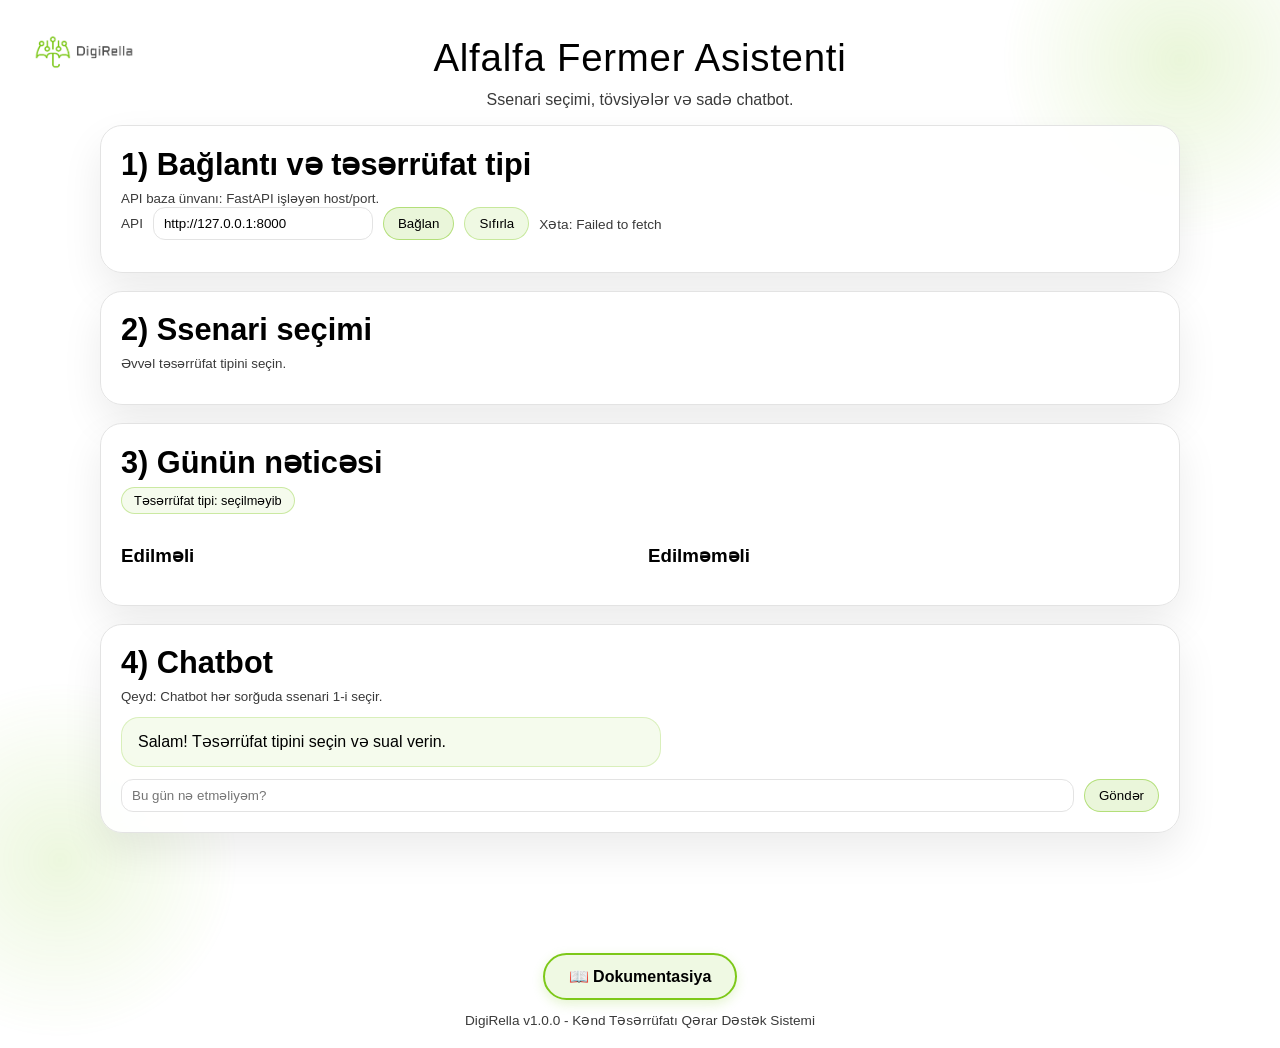
==== frontend/index.html @ 27ff10d5 "Initial commit - DigiRella v1.0.0" ====
<!doctype html>
<!--===========================================================================================================================
  DigiRella - Agricultural Decision Support System
  Interactive web interface for farm recommendations and scenario analysis
===========================================================================================================================-->
<html lang="az">
  <head>
    <meta charset="utf-8" />
    <meta name="viewport" content="width=device-width, initial-scale=1" />
    <title>Digirella - Fermer Asistenti</title>

    <!--------------------------------------------------------------------------------------------------------------------------
      External Stylesheets
    --------------------------------------------------------------------------------------------------------------------------->
    <link rel="stylesheet" href="styles.css" />
  </head>

  <body>
    <!--------------------------------------------------------------------------------------------------------------------------
      Header Section
    --------------------------------------------------------------------------------------------------------------------------->
    <header>
      <div class="brand">
        <img src="logo.png" alt="Digirella logo" />
      </div>
      <h1>Alfalfa Fermer Asistenti</h1>
      <p>Ssenari seçimi, tövsiyələr və sadə chatbot.</p>
    </header>

    <!--------------------------------------------------------------------------------------------------------------------------
      Main Content Area
    --------------------------------------------------------------------------------------------------------------------------->
    <main class="wrap">

      <!--------------------------------------------------------------------------------------------------------------------------
        Panel 1: API Connection and Farm Type Selection
      --------------------------------------------------------------------------------------------------------------------------->
      <section class="panel">
        <h2>1) Bağlantı və təsərrüfat tipi</h2>
        <small>API baza ünvanı: FastAPI işləyən host/port.</small>
        <div class="toolbar">
          <label for="apiBase">API</label>
          <input id="apiBase" type="text" value="http://127.0.0.1:8000" />
          <button id="connectBtn">Bağlan</button>
          <button id="resetBtn" class="secondary">Sıfırla</button>
          <span class="status" id="statusText">Gözləmə rejimi.</span>
        </div>
        <div class="list" id="farmTypes"></div>
      </section>

      <!--------------------------------------------------------------------------------------------------------------------------
        Panel 2: Scenario Selection
      --------------------------------------------------------------------------------------------------------------------------->
      <section class="panel">
        <h2>2) Ssenari seçimi</h2>
        <small id="scenarioHint">Əvvəl təsərrüfat tipini seçin.</small>
        <div class="list" id="scenarioList"></div>
      </section>

      <!--------------------------------------------------------------------------------------------------------------------------
        Panel 3: Recommendations Display
      --------------------------------------------------------------------------------------------------------------------------->
      <section class="panel">
        <h2>3) Günün nəticəsi</h2>
        <div class="pill" id="selectionPill">Təsərrüfat tipi: seçilməyib</div>
        <div class="columns">
          <div>
            <h3>Edilməli</h3>
            <div id="doList"></div>
          </div>
          <div>
            <h3>Edilməməli</h3>
            <div id="dontList"></div>
          </div>
        </div>
      </section>

      <!--------------------------------------------------------------------------------------------------------------------------
        Panel 4: Chatbot Interface
      --------------------------------------------------------------------------------------------------------------------------->
      <section class="panel">
        <h2>4) Chatbot</h2>
        <small>Qeyd: Chatbot hər sorğuda ssenari 1-i seçir.</small>
        <div class="chat" id="chatArea"></div>
        <div class="chat-input">
          <input id="chatInput" type="text" placeholder="Bu gün nə etməliyəm?" />
          <button id="chatSend">Göndər</button>
        </div>
      </section>

    </main>

    <!--------------------------------------------------------------------------------------------------------------------------
      Footer with Documentation Button
    --------------------------------------------------------------------------------------------------------------------------->
    <footer class="footer">
      <button id="docsBtn" class="docs-button">
        📖 Dokumentasiya
      </button>
      <p class="footer-text">DigiRella v1.0.0 - Kənd Təsərrüfatı Qərar Dəstək Sistemi</p>
    </footer>

    <!--------------------------------------------------------------------------------------------------------------------------
      Documentation Modal
    --------------------------------------------------------------------------------------------------------------------------->
    <div id="docsModal" class="modal">
      <div class="modal-content">
        <div class="modal-header">
          <h2>📖 Dokumentasiya</h2>
          <button id="docsClose" class="modal-close">&times;</button>
        </div>
        <div class="modal-body" id="docsContent">
          <!-- Documentation content will be injected here by docs.js -->
        </div>
      </div>
    </div>

    <!--------------------------------------------------------------------------------------------------------------------------
      External JavaScript Files
      Order matters: config → api → ui → app → docs (main application logic)
    --------------------------------------------------------------------------------------------------------------------------->
    <script src="config.js"></script>
    <script src="api.js"></script>
    <script src="ui.js"></script>
    <script src="app.js"></script>
    <script src="docs.js"></script>
  </body>
</html>
---- frontend/styles.css ----
/*===========================================================================================================================
  DigiRella Frontend Styles
  Main stylesheet for the agricultural decision support system UI
===========================================================================================================================*/

/*----------------------------------------------------------------------------------------------------------------------------
  CSS Variables - Design System
----------------------------------------------------------------------------------------------------------------------------*/
:root {
  --bg: #ffffff;
  --bg-2: #ffffff;
  --ink: #000000;
  --muted: #3a3a3a;
  --accent: #7dc819;
  --accent-2: #5aa10f;
  --card: #ffffff;
  --border: #e3e3e3;
  --shadow: 0 18px 40px rgba(0, 0, 0, 0.08);
}

/*----------------------------------------------------------------------------------------------------------------------------
  Base Styles
----------------------------------------------------------------------------------------------------------------------------*/
* {
  box-sizing: border-box;
}

body {
  margin: 0;
  font-family: "Segoe UI", "Arial", sans-serif;
  font-weight: 400;
  color: var(--ink);
  background: var(--bg);
  min-height: 100vh;
}

/*----------------------------------------------------------------------------------------------------------------------------
  Background Decorative Elements
----------------------------------------------------------------------------------------------------------------------------*/
body::before,
body::after {
  content: "";
  position: fixed;
  width: 360px;
  height: 360px;
  border-radius: 50%;
  filter: blur(2px);
  z-index: -1;
}

body::before {
  top: -120px;
  right: -80px;
  background: radial-gradient(circle, rgba(125, 200, 25, 0.16), transparent 70%);
}

body::after {
  bottom: -140px;
  left: -120px;
  background: radial-gradient(circle, rgba(125, 200, 25, 0.14), transparent 70%);
}

/*----------------------------------------------------------------------------------------------------------------------------
  Header Styles
----------------------------------------------------------------------------------------------------------------------------*/
header {
  position: relative;
  text-align: center;
  padding: 36px 20px 16px;
}

header h1 {
  margin: 0 0 10px;
  font-family: "Segoe UI", "Arial", sans-serif;
  font-weight: 400;
  font-size: clamp(1.8rem, 3vw, 2.8rem);
  letter-spacing: 0.02em;
}

header p {
  margin: 0;
  color: var(--muted);
  font-size: 1rem;
}

/*----------------------------------------------------------------------------------------------------------------------------
  Brand Logo
----------------------------------------------------------------------------------------------------------------------------*/
.brand {
  position: absolute;
  left: 20px;
  top: 20px;
  display: flex;
  align-items: center;
  gap: 10px;
}

.brand img {
  height: 64px;
  width: auto;
  display: block;
}

/*----------------------------------------------------------------------------------------------------------------------------
  Main Container
----------------------------------------------------------------------------------------------------------------------------*/
.wrap {
  max-width: 1120px;
  margin: 0 auto 48px;
  padding: 0 20px 40px;
  display: grid;
  gap: 18px;
}

/*----------------------------------------------------------------------------------------------------------------------------
  Panel - Main Content Sections
----------------------------------------------------------------------------------------------------------------------------*/
.panel {
  background: rgba(255, 255, 255, 0.9);
  border: 1px solid var(--border);
  border-radius: 22px;
  padding: 20px;
  box-shadow: var(--shadow);
  backdrop-filter: blur(6px);
  transition: background 0.2s ease, border 0.2s ease;
}

.panel:hover {
  background: rgba(125, 200, 25, 0.06);
  border-color: rgba(125, 200, 25, 0.35);
}

.panel h2 {
  margin: 0 0 6px;
  font-family: "Segoe UI", "Arial", sans-serif;
  font-weight: 600;
  font-size: clamp(1.3rem, 2.4vw, 2rem);
}

.panel small {
  color: var(--muted);
}

/*----------------------------------------------------------------------------------------------------------------------------
  Toolbar - Control Elements
----------------------------------------------------------------------------------------------------------------------------*/
.toolbar {
  display: flex;
  flex-wrap: wrap;
  gap: 10px;
  align-items: center;
  margin-bottom: 12px;
}

/*----------------------------------------------------------------------------------------------------------------------------
  Form Elements
----------------------------------------------------------------------------------------------------------------------------*/
label {
  font-size: 0.85rem;
  color: var(--muted);
}

input[type="text"] {
  padding: 8px 10px;
  border-radius: 12px;
  border: 1px solid var(--border);
  background: #fff;
  min-width: 220px;
}

button {
  padding: 8px 14px;
  border-radius: 999px;
  border: 1px solid rgba(125, 200, 25, 0.5);
  background: rgba(125, 200, 25, 0.16);
  color: var(--ink);
  cursor: pointer;
  transition: transform 0.2s ease, background 0.2s ease;
}

button:hover {
  transform: translateY(-1px);
  background: rgba(125, 200, 25, 0.28);
}

button.secondary {
  border-color: rgba(125, 200, 25, 0.35);
  background: rgba(125, 200, 25, 0.12);
}

/*----------------------------------------------------------------------------------------------------------------------------
  Status Text
----------------------------------------------------------------------------------------------------------------------------*/
.status {
  font-size: 0.85rem;
  color: var(--muted);
}

/*----------------------------------------------------------------------------------------------------------------------------
  Grid List Layout
----------------------------------------------------------------------------------------------------------------------------*/
.list {
  display: grid;
  gap: 12px;
  grid-template-columns: repeat(auto-fit, minmax(200px, 1fr));
  margin-top: 12px;
}

/*----------------------------------------------------------------------------------------------------------------------------
  Card - Selectable Items (Farm Types, Scenarios)
----------------------------------------------------------------------------------------------------------------------------*/
.card {
  padding: 14px;
  border-radius: 16px;
  border: 1px solid var(--border);
  background: var(--card);
  box-shadow: 0 10px 20px rgba(38, 30, 22, 0.08);
  cursor: pointer;
  transition: transform 0.2s ease, border 0.2s ease;
  animation: rise 0.6s ease forwards;
  opacity: 0;
}

.card:hover {
  transform: translateY(-2px);
  border-color: rgba(125, 200, 25, 0.7);
}

.card.selected {
  border-color: var(--accent);
  box-shadow: 0 14px 26px rgba(125, 200, 25, 0.2);
}

.card h3 {
  margin: 0 0 6px;
  font-size: 1rem;
}

.card p {
  margin: 0;
  color: var(--muted);
  font-size: 0.9rem;
  line-height: 1.4;
}

/*----------------------------------------------------------------------------------------------------------------------------
  Pill - Status Badge
----------------------------------------------------------------------------------------------------------------------------*/
.pill {
  display: inline-flex;
  align-items: center;
  gap: 6px;
  padding: 5px 12px;
  border-radius: 999px;
  border: 1px solid rgba(125, 200, 25, 0.35);
  background: rgba(125, 200, 25, 0.08);
  color: var(--ink);
  font-size: 0.8rem;
}

/*----------------------------------------------------------------------------------------------------------------------------
  Columns Layout - Recommendations Display
----------------------------------------------------------------------------------------------------------------------------*/
.columns {
  display: grid;
  gap: 16px;
  grid-template-columns: repeat(auto-fit, minmax(240px, 1fr));
  margin-top: 12px;
}

/*----------------------------------------------------------------------------------------------------------------------------
  Bucket - Category Container
----------------------------------------------------------------------------------------------------------------------------*/
.bucket {
  padding: 12px;
  border-radius: 14px;
  border: 1px dashed var(--border);
  background: rgba(255, 255, 255, 0.6);
  font-size: 0.9rem;
}

/*----------------------------------------------------------------------------------------------------------------------------
  Item - Individual Recommendation
----------------------------------------------------------------------------------------------------------------------------*/
.item {
  padding: 10px 0;
  border-bottom: 1px dashed var(--border);
}

.item:last-child {
  border-bottom: none;
}

.item strong {
  display: block;
  margin-bottom: 6px;
}

/*----------------------------------------------------------------------------------------------------------------------------
  Chat Interface
----------------------------------------------------------------------------------------------------------------------------*/
.chat {
  display: grid;
  gap: 12px;
  margin-top: 12px;
}

.bubble {
  padding: 12px 16px;
  border-radius: 18px;
  max-width: 540px;
  line-height: 1.45;
  white-space: pre-line;
}

.bubble.user {
  margin-left: auto;
  background: rgba(125, 200, 25, 0.12);
  border: 1px solid rgba(125, 200, 25, 0.3);
}

.bubble.bot {
  background: rgba(125, 200, 25, 0.08);
  border: 1px solid rgba(125, 200, 25, 0.24);
}

.chat-input {
  display: flex;
  gap: 10px;
  margin-top: 12px;
}

.chat-input input {
  flex: 1;
}

/*----------------------------------------------------------------------------------------------------------------------------
  Animations
----------------------------------------------------------------------------------------------------------------------------*/
@keyframes rise {
  0% {
    transform: translateY(12px);
    opacity: 0;
  }
  100% {
    transform: translateY(0);
    opacity: 1;
  }
}

/*----------------------------------------------------------------------------------------------------------------------------
  Footer Section
----------------------------------------------------------------------------------------------------------------------------*/
.footer {
  position: relative;
  text-align: center;
  padding: 32px 20px 20px;
  margin-top: 24px;
}

.footer-text {
  margin: 12px 0 0;
  color: var(--muted);
  font-size: 0.85rem;
}

.docs-button {
  padding: 12px 24px;
  font-size: 1rem;
  font-weight: 600;
  border-radius: 999px;
  border: 2px solid var(--accent);
  background: rgba(125, 200, 25, 0.12);
  color: var(--ink);
  cursor: pointer;
  transition: all 0.3s ease;
  box-shadow: 0 4px 12px rgba(125, 200, 25, 0.2);
}

.docs-button:hover {
  transform: translateY(-2px);
  background: rgba(125, 200, 25, 0.24);
  box-shadow: 0 6px 20px rgba(125, 200, 25, 0.3);
}

/*----------------------------------------------------------------------------------------------------------------------------
  Modal - Documentation Display
----------------------------------------------------------------------------------------------------------------------------*/
.modal {
  display: none;
  position: fixed;
  top: 0;
  left: 0;
  width: 100%;
  height: 100%;
  background: rgba(0, 0, 0, 0.6);
  backdrop-filter: blur(4px);
  z-index: 1000;
  align-items: center;
  justify-content: center;
  animation: fadeIn 0.3s ease;
}

.modal-content {
  background: #fff;
  border-radius: 20px;
  width: 90%;
  max-width: 900px;
  max-height: 85vh;
  display: flex;
  flex-direction: column;
  box-shadow: 0 20px 60px rgba(0, 0, 0, 0.3);
  animation: slideUp 0.3s ease;
}

.modal-header {
  display: flex;
  justify-content: space-between;
  align-items: center;
  padding: 20px 28px;
  border-bottom: 2px solid var(--border);
  background: rgba(125, 200, 25, 0.08);
  border-radius: 20px 20px 0 0;
}

.modal-header h2 {
  margin: 0;
  font-size: 1.6rem;
  color: var(--ink);
}

.modal-close {
  background: none;
  border: none;
  font-size: 2rem;
  color: var(--muted);
  cursor: pointer;
  padding: 0;
  width: 36px;
  height: 36px;
  display: flex;
  align-items: center;
  justify-content: center;
  border-radius: 50%;
  transition: all 0.2s ease;
}

.modal-close:hover {
  background: rgba(125, 200, 25, 0.2);
  color: var(--ink);
  transform: rotate(90deg);
}

.modal-body {
  padding: 28px;
  overflow-y: auto;
  flex: 1;
  line-height: 1.7;
}

/* Documentation content styling */
.modal-body h1 {
  font-size: 2rem;
  margin: 0 0 16px;
  color: var(--ink);
  border-bottom: 3px solid var(--accent);
  padding-bottom: 12px;
}

.modal-body h2 {
  font-size: 1.5rem;
  margin: 32px 0 12px;
  color: var(--ink);
}

.modal-body h3 {
  font-size: 1.2rem;
  margin: 24px 0 10px;
  color: var(--accent-2);
}

.modal-body p {
  margin: 12px 0;
  color: var(--ink);
}

.modal-body ul {
  margin: 12px 0;
  padding-left: 24px;
}

.modal-body li {
  margin: 8px 0;
  color: var(--ink);
}

.modal-body code {
  background: rgba(125, 200, 25, 0.12);
  padding: 2px 6px;
  border-radius: 4px;
  font-family: 'Courier New', monospace;
  font-size: 0.9em;
  color: var(--accent-2);
}

.modal-body strong {
  color: var(--ink);
  font-weight: 600;
}

.modal-body hr {
  border: none;
  border-top: 2px solid var(--border);
  margin: 24px 0;
}

/* Scrollbar styling for modal */
.modal-body::-webkit-scrollbar {
  width: 8px;
}

.modal-body::-webkit-scrollbar-track {
  background: rgba(125, 200, 25, 0.08);
  border-radius: 10px;
}

.modal-body::-webkit-scrollbar-thumb {
  background: rgba(125, 200, 25, 0.4);
  border-radius: 10px;
}

.modal-body::-webkit-scrollbar-thumb:hover {
  background: rgba(125, 200, 25, 0.6);
}

/*----------------------------------------------------------------------------------------------------------------------------
  Modal Animations
----------------------------------------------------------------------------------------------------------------------------*/
@keyframes fadeIn {
  from {
    opacity: 0;
  }
  to {
    opacity: 1;
  }
}

@keyframes slideUp {
  from {
    transform: translateY(40px);
    opacity: 0;
  }
  to {
    transform: translateY(0);
    opacity: 1;
  }
}

/*----------------------------------------------------------------------------------------------------------------------------
  Responsive Design - Mobile
----------------------------------------------------------------------------------------------------------------------------*/
@media (max-width: 720px) {
  header {
    padding-top: 72px;
  }

  .brand {
    left: 16px;
    top: 16px;
  }

  .brand img {
    height: 36px;
  }

  .modal-content {
    width: 95%;
    max-height: 90vh;
  }

  .modal-header {
    padding: 16px 20px;
  }

  .modal-header h2 {
    font-size: 1.3rem;
  }

  .modal-body {
    padding: 20px;
  }

  .modal-body h1 {
    font-size: 1.6rem;
  }

  .modal-body h2 {
    font-size: 1.3rem;
  }

  .modal-body h3 {
    font-size: 1.1rem;
  }
}
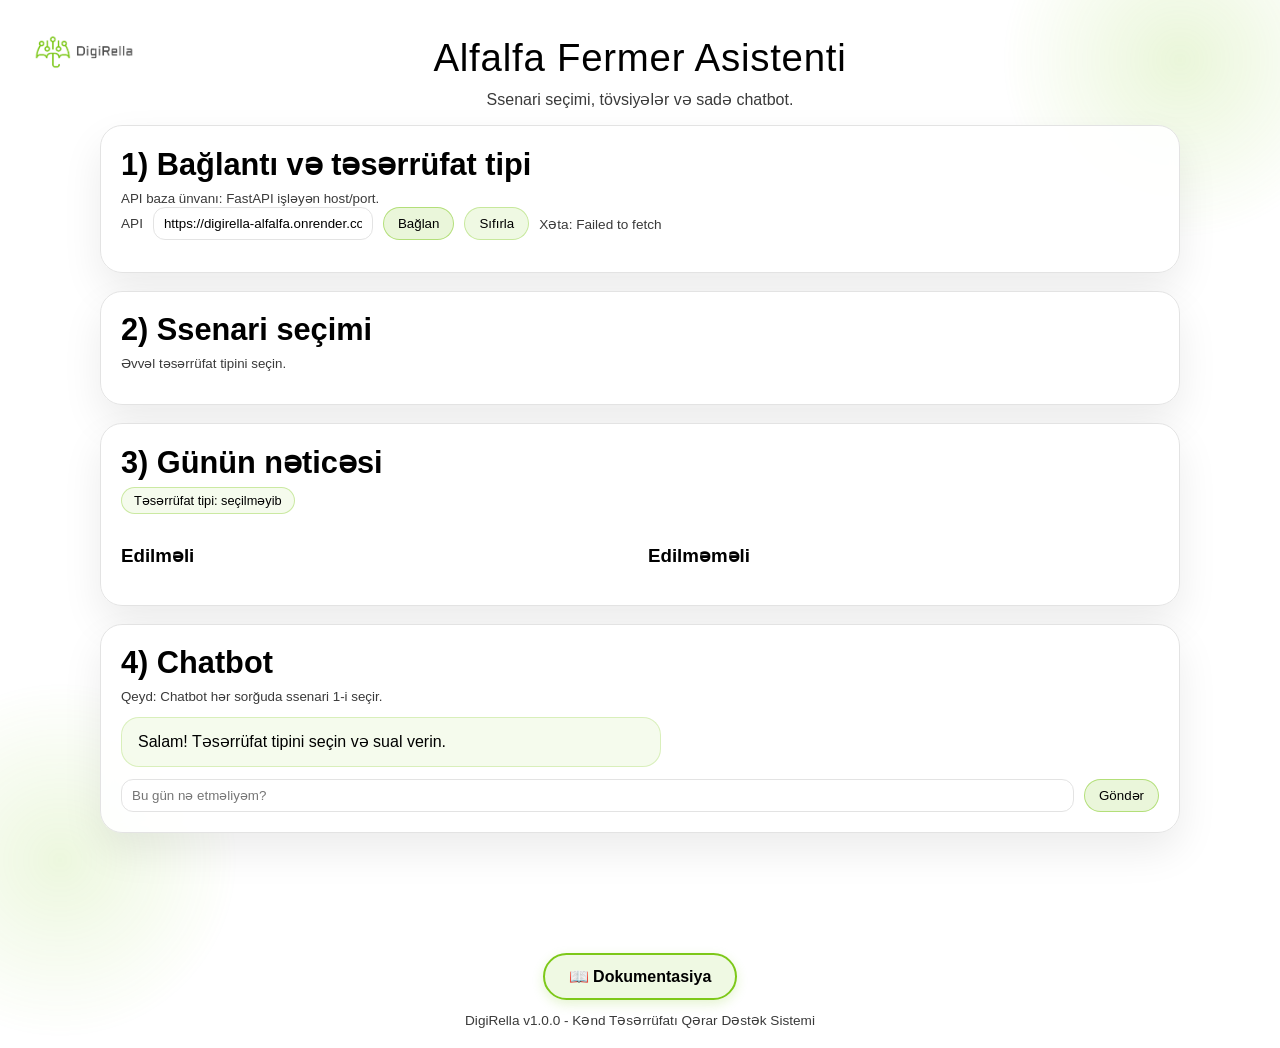
==== commit 196c015e: "updated backend to run on render.com instead of localhost" ====
--- a/frontend/index.html
+++ b/frontend/index.html
@@ -40,7 +40,8 @@
         <small>API baza ünvanı: FastAPI işləyən host/port.</small>
         <div class="toolbar">
           <label for="apiBase">API</label>
-          <input id="apiBase" type="text" value="http://127.0.0.1:8000" />
+          <!-- <input id="apiBase" type="text" value="http://127.0.0.1:8000" /> Running on localhost-->
+          <input id="apiBase" type="text" value="https://digirella-alfalfa.onrender.com" />
           <button id="connectBtn">Bağlan</button>
           <button id="resetBtn" class="secondary">Sıfırla</button>
           <span class="status" id="statusText">Gözləmə rejimi.</span>
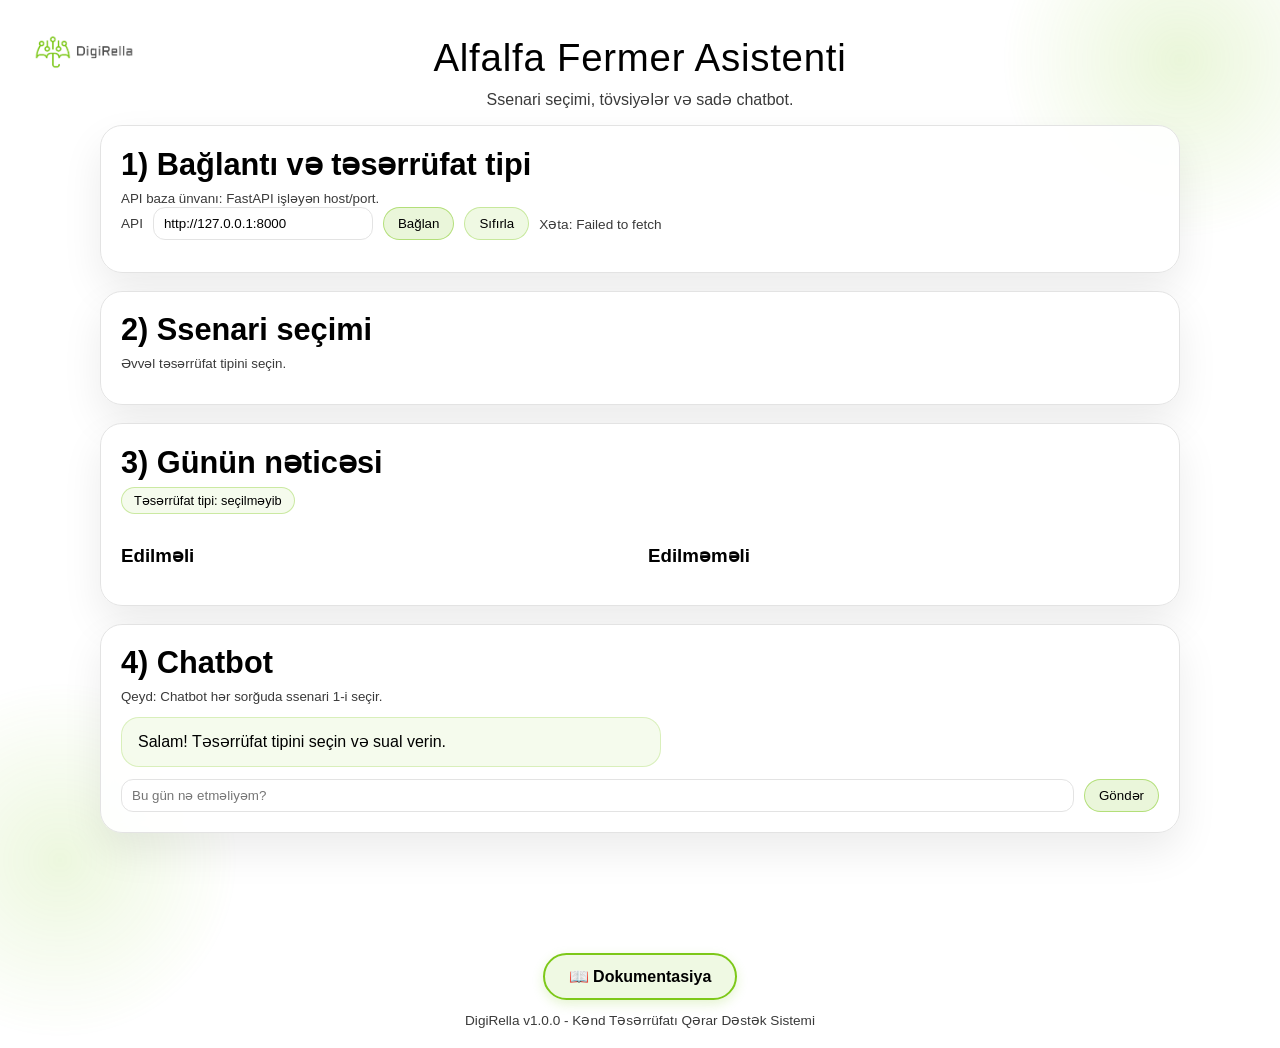
==== commit d5565860: "Updated documentation part" ====
--- a/frontend/index.html
+++ b/frontend/index.html
@@ -40,8 +40,7 @@
         <small>API baza ünvanı: FastAPI işləyən host/port.</small>
         <div class="toolbar">
           <label for="apiBase">API</label>
-          <!-- <input id="apiBase" type="text" value="http://127.0.0.1:8000" /> Running on localhost-->
-          <input id="apiBase" type="text" value="https://digirella-alfalfa.onrender.com" />
+          <input id="apiBase" type="text" value="http://127.0.0.1:8000">
           <button id="connectBtn">Bağlan</button>
           <button id="resetBtn" class="secondary">Sıfırla</button>
           <span class="status" id="statusText">Gözləmə rejimi.</span>
